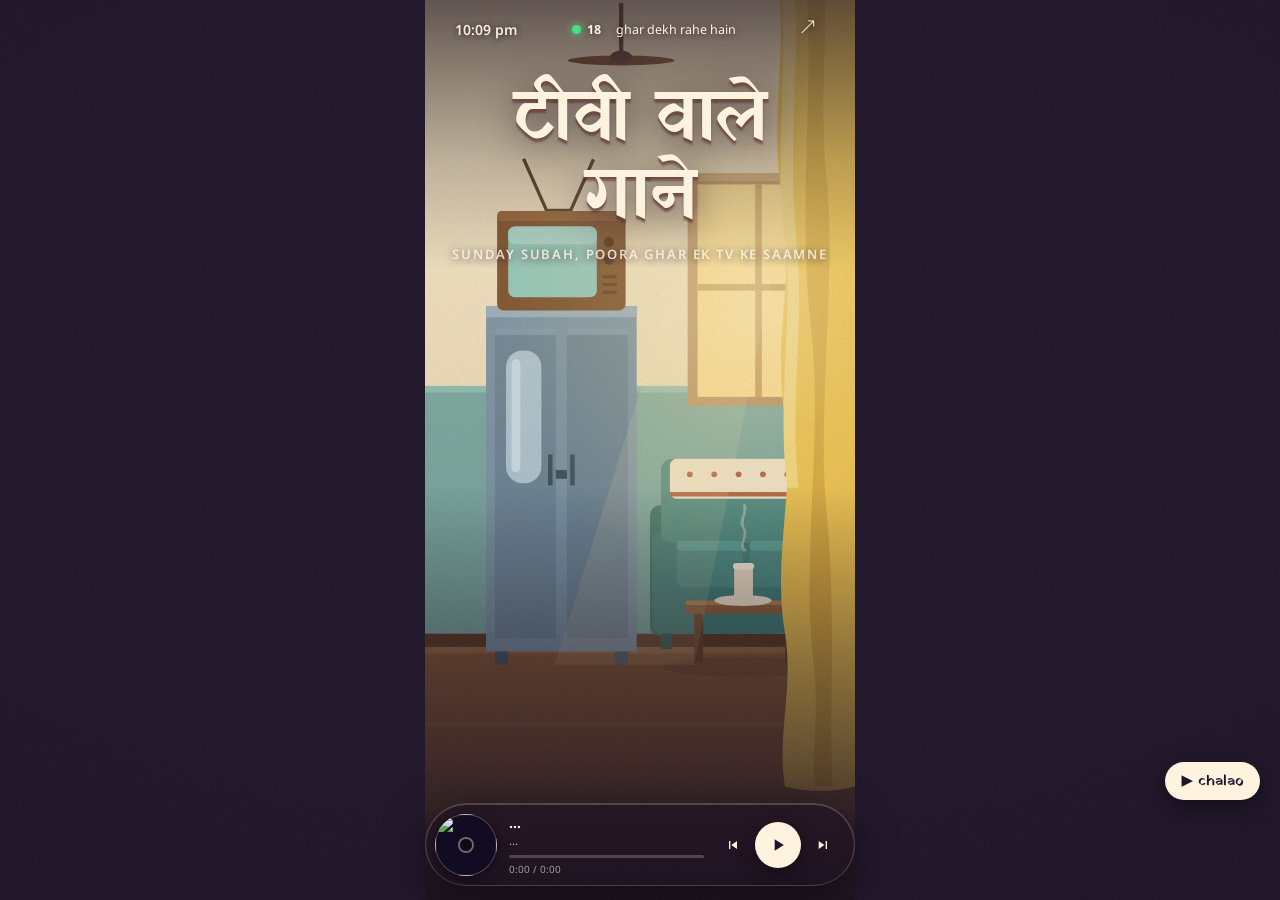
==== index.html @ 5858ed49 "Wiom Music v1: 30 channels, audio-only saloon-style player Co-Authored-By: Claude Fable 5 <noreply@a" ====
<!DOCTYPE html>
<html lang="hi">
<head>
<meta charset="utf-8">
<meta name="viewport" content="width=device-width, initial-scale=1, viewport-fit=cover">
<title>Wiom Music — har jagah ka apna gaana</title>
<meta name="description" content="Swipe karo, jagah badlo, gaana chalta rahe. 30 vibe channels — TV wale gaane se lekar highway tak.">
<meta name="theme-color" content="#1D1428">
<link rel="preconnect" href="https://fonts.googleapis.com">
<link rel="preconnect" href="https://fonts.gstatic.com" crossorigin>
<link href="https://fonts.googleapis.com/css2?family=Yatra+One&family=Noto+Sans:ital,wght@0,400;0,600;0,700&display=swap" rel="stylesheet">
<link rel="stylesheet" href="styles.css">
</head>
<body>
<div id="feed" aria-label="Channels"></div>

<div class="fx-vignette"></div>
<div class="fx-grain"></div>

<header id="topbar">
  <div id="clock">–:–</div>
  <div class="presence"><span class="dot"></span><b id="presence-count">–</b>&nbsp;<span id="presence-noun">yahan hain</span></div>
  <button id="share-btn" aria-label="Share channel">↗</button>
</header>

<div id="toast" class="hidden"></div>

<div id="yt-dock" aria-hidden="true"><div id="yt-holder"><div id="yt"></div></div></div>

<div id="pill">
  <div id="disc-wrap"><img id="disc" src="" alt=""><span id="disc-pin"></span></div>
  <div id="np">
    <p id="np-title">…</p>
    <p id="np-sub">…</p>
    <div id="bar"><div id="bar-fill"></div></div>
    <p id="np-time"><span id="t-cur">0:00</span> / <span id="t-tot">0:00</span></p>
  </div>
  <div id="controls">
    <button id="prev" aria-label="Pichla"><svg width="16" height="16" viewBox="0 0 24 24" fill="currentColor"><path d="M6 6h2v12H6zm3.5 6l8.5 6V6z"/></svg></button>
    <button id="pp" aria-label="Play/Pause"><svg id="ic-play" width="20" height="20" viewBox="0 0 24 24" fill="currentColor"><path d="M8 5v14l11-7z"/></svg><svg id="ic-pause" width="20" height="20" viewBox="0 0 24 24" fill="currentColor" class="hidden"><path d="M6 5h4v14H6zm8 0h4v14h-4z"/></svg></button>
    <button id="next" aria-label="Agla"><svg width="16" height="16" viewBox="0 0 24 24" fill="currentColor"><path d="M16 6h2v12h-2zm-2 6L5.5 6v12z"/></svg></button>
  </div>
</div>

<div id="coach-play" class="coach hidden">▶ chalao</div>
<div id="coach-swipe" class="coach hidden">⬆ swipe — nayi jagah, naya vibe</div>

<a id="wiom-cta" href="https://wiom.tv" target="_blank" rel="noopener">Wiom TV pe 250+ channels FREE →</a>

<script src="app.js"></script>
</body>
</html>
---- styles.css ----
:root {
  --plum: #1D1428;
  --cream: #FFF3E0;
  --brand: #D9008D;
  --glass: rgba(24, 16, 34, 0.52);
  --glass-line: rgba(255, 243, 224, 0.2);
}
* { margin: 0; padding: 0; box-sizing: border-box; -webkit-tap-highlight-color: transparent; }
html, body { height: 100%; background: var(--plum); overscroll-behavior: none; }
body { font-family: "Noto Sans", system-ui, sans-serif; color: var(--cream); }
.hidden { display: none !important; }

/* ---- feed ---- */
#feed { height: 100dvh; overflow-y: scroll; scroll-snap-type: y mandatory; scrollbar-width: none; }
#feed::-webkit-scrollbar { display: none; }
.channel { position: relative; height: 100dvh; scroll-snap-align: start; scroll-snap-stop: always; overflow: hidden; }
.channel img.scene { position: absolute; inset: 0; width: 100%; height: 100%; object-fit: cover; }

/* daypart color scrims — atmosphere layer 1 */
.channel::after {
  content: ""; position: absolute; inset: 0; pointer-events: none; mix-blend-mode: soft-light;
}
body[data-daypart="dawn"] .channel.active::after { background: linear-gradient(180deg, #FFD9A0 0%, transparent 55%, #6B4E9E 100%); opacity: .5; }
body[data-daypart="morning"] .channel.active::after { background: linear-gradient(180deg, #FFE9B8 0%, transparent 60%); opacity: .45; }
body[data-daypart="day"] .channel.active::after { background: linear-gradient(180deg, #FFF3D6 0%, transparent 50%); opacity: .3; }
body[data-daypart="dusk"] .channel.active::after { background: linear-gradient(180deg, #FF9E5E 0%, transparent 50%, #46246E 100%); opacity: .5; }
body[data-daypart="evening"] .channel.active::after { background: linear-gradient(180deg, #FFB871 0%, transparent 55%, #3A1F5C 100%); opacity: .5; }
body[data-daypart="night"] .channel.active::after,
body[data-daypart="any"] .channel.active::after { background: linear-gradient(180deg, #241A4A 0%, transparent 55%, #120C22 100%); opacity: .55; }

.channel .scrim-top { position: absolute; left: 0; right: 0; top: 0; height: 30vh; pointer-events: none;
  background: linear-gradient(rgba(18,11,28,.78), rgba(18,11,28,.25) 60%, transparent); }
.channel .scrim-bottom { position: absolute; left: 0; right: 0; bottom: 0; height: 46vh; pointer-events: none;
  background: linear-gradient(transparent, rgba(18,11,28,.45) 45%, rgba(18,11,28,.92)); }

/* lockup — hand-painted signboard */
.channel .lockup { position: absolute; top: 9vh; left: 0; right: 0; text-align: center; padding: 0 20px; pointer-events: none; }
.channel .lockup h1 {
  font-family: "Yatra One", system-ui; font-weight: 400;
  font-size: clamp(44px, 15vw, 72px); line-height: 1.08;
  color: var(--cream);
  text-shadow: 0 2px 0 rgba(120, 40, 20, .55), 0 4px 2px rgba(29,20,40,.5), 0 10px 34px rgba(29,20,40,.75);
}
.channel .lockup p {
  margin-top: 8px; font-size: 13px; font-weight: 600;
  letter-spacing: .14em; text-transform: uppercase; opacity: .82;
  text-shadow: 0 1px 8px rgba(29,20,40,.9);
}

/* ---- global atmosphere: vignette + animated grain ---- */
.fx-vignette { position: fixed; inset: 0; z-index: 5; pointer-events: none;
  background: radial-gradient(120% 90% at 50% 42%, transparent 55%, rgba(18,11,28,.42) 100%); }
.fx-grain { position: fixed; inset: -100%; z-index: 6; pointer-events: none; opacity: .11;
  background-image: url("data:image/svg+xml,%3Csvg xmlns='http://www.w3.org/2000/svg' width='240' height='240'%3E%3Cfilter id='n'%3E%3CfeTurbulence type='fractalNoise' baseFrequency='0.85' numOctaves='2' stitchTiles='stitch'/%3E%3C/filter%3E%3Crect width='240' height='240' filter='url(%23n)' opacity='0.6'/%3E%3C/svg%3E");
  animation: grain 7s steps(10) infinite; }
@keyframes grain {
  0%,100% { transform: translate(0,0); } 10% { transform: translate(-3%,2%); } 20% { transform: translate(2%,-4%); }
  30% { transform: translate(-4%,-2%); } 40% { transform: translate(3%,3%); } 50% { transform: translate(-2%,4%); }
  60% { transform: translate(4%,-3%); } 70% { transform: translate(-3%,-4%); } 80% { transform: translate(2%,2%); } 90% { transform: translate(-4%,3%); }
}

/* ---- top bar ---- */
#topbar { position: fixed; top: 0; left: 0; right: 0; z-index: 20; display: flex; align-items: center; justify-content: space-between;
  padding: calc(12px + env(safe-area-inset-top)) 18px 10px; pointer-events: none; }
#topbar > * { pointer-events: auto; }
#clock { font-size: 14px; font-weight: 600; font-variant-numeric: tabular-nums;
  text-shadow: 0 1px 6px rgba(18,11,28,.8); opacity: .95; }
.presence { display: flex; align-items: center; gap: 6px; font-size: 12.5px; padding: 6px 13px; border-radius: 999px;
  color: var(--cream); text-shadow: 0 1px 6px rgba(18,11,28,.6); }
.presence .dot { width: 9px; height: 9px; border-radius: 50%; background: #4ADE80; box-shadow: 0 0 9px rgba(74,222,128,.95); animation: pulse 2.2s infinite; }
.presence b { font-variant-numeric: tabular-nums; }
@keyframes pulse { 50% { opacity: .45; } }
#share-btn { width: 34px; height: 34px; border-radius: 50%; border: 0; background: transparent; color: var(--cream);
  font-size: 17px; cursor: pointer; text-shadow: 0 1px 6px rgba(18,11,28,.8); }

/* ---- arrival toast ---- */
#toast { position: fixed; z-index: 25; left: 16px; bottom: calc(118px + env(safe-area-inset-bottom));
  font-size: 12.5px; font-weight: 600; padding: 7px 14px; border-radius: 999px;
  background: var(--glass); border: 1px solid var(--glass-line);
  backdrop-filter: blur(16px); -webkit-backdrop-filter: blur(16px);
  animation: toastin .35s ease-out; }
@keyframes toastin { from { transform: translateY(8px); opacity: 0; } }

/* ---- offscreen audio dock (saloon.wtf pattern: 1px, inert) ---- */
#yt-dock { position: fixed; z-index: 1; right: 8px; bottom: calc(96px + env(safe-area-inset-bottom));
  width: 1px; height: 1px; overflow: hidden; opacity: 0.01; pointer-events: none; }
#yt-holder { width: 320px; height: 180px; }
#yt, #yt-holder iframe { width: 100%; height: 100%; border: 0; }

/* ---- pill player (the saloon.wtf pill) ---- */
#pill { position: fixed; z-index: 20; left: 12px; right: 12px; bottom: calc(14px + env(safe-area-inset-bottom));
  display: flex; align-items: center; gap: 12px; padding: 9px 14px 9px 9px; border-radius: 999px;
  background: var(--glass); border: 1px solid var(--glass-line);
  backdrop-filter: blur(24px) saturate(1.5); -webkit-backdrop-filter: blur(24px) saturate(1.5);
  box-shadow: 0 10px 42px rgba(0,0,0,.5), inset 0 1px 0 rgba(255,243,224,.22); }
#disc-wrap { position: relative; width: 62px; height: 62px; flex: none; }
#disc { width: 100%; height: 100%; border-radius: 50%; object-fit: cover;
  box-shadow: 0 3px 14px rgba(0,0,0,.5), inset 0 0 0 1px rgba(255,243,224,.25);
  animation: spin 9s linear infinite; animation-play-state: paused; background: #120C22; }
body.playing #disc { animation-play-state: running; }
#disc-pin { position: absolute; inset: 0; margin: auto; width: 12px; height: 12px; border-radius: 50%;
  background: rgba(13,9,19,.85); box-shadow: 0 0 0 2px rgba(255,243,224,.4); }
@keyframes spin { to { transform: rotate(360deg); } }
#np { flex: 1; min-width: 0; cursor: pointer; }
#np-title { font-size: 14px; font-weight: 700; white-space: nowrap; overflow: hidden; text-overflow: ellipsis; }
#np-sub { font-size: 11.5px; opacity: .68; white-space: nowrap; overflow: hidden; text-overflow: ellipsis; margin-top: 1px; }
#bar { position: relative; height: 3px; border-radius: 2px; background: rgba(255,243,224,.22); margin-top: 7px; overflow: hidden; }
#bar-fill { position: absolute; inset: 0 auto 0 0; width: 0%; border-radius: 2px; background: var(--cream); opacity: .92; }
#np-time { font-size: 10px; opacity: .6; font-variant-numeric: tabular-nums; margin-top: 4px; }
#controls { display: flex; align-items: center; gap: 5px; flex: none; }
#controls button { border: 0; cursor: pointer; display: grid; place-items: center; color: var(--cream);
  background: transparent; width: 34px; height: 34px; border-radius: 50%; transition: transform .12s; }
#controls button:active { transform: scale(.9); }
#pp { width: 46px !important; height: 46px !important; background: var(--cream) !important; color: var(--plum) !important;
  box-shadow: 0 5px 18px rgba(0,0,0,.4); }

/* ---- coach marks ---- */
.coach { position: fixed; z-index: 30; pointer-events: none;
  font-family: "Yatra One", system-ui; font-size: 15px;
  background: var(--cream); color: var(--plum); padding: 8px 16px; border-radius: 999px;
  box-shadow: 0 6px 24px rgba(0,0,0,.45); animation: bob 1.6s ease-in-out infinite; transition: opacity .4s; }
#coach-play { right: 20px; bottom: calc(100px + env(safe-area-inset-bottom)); }
#coach-swipe { right: 16px; top: 42%; }
@keyframes bob { 50% { margin-bottom: 8px; } }

/* ---- wiom cta ---- */
#wiom-cta { position: fixed; z-index: 15; left: 16px; bottom: calc(96px + env(safe-area-inset-bottom));
  font-size: 11px; font-weight: 600; color: var(--cream); text-decoration: none;
  background: rgba(217,0,141,.3); border: 1px solid rgba(217,0,141,.55); padding: 5px 11px; border-radius: 999px;
  backdrop-filter: blur(10px); -webkit-backdrop-filter: blur(10px); opacity: 0; transition: opacity .5s; }
#wiom-cta.show { opacity: 1; }

@media (min-width: 700px) {
  #feed { max-width: 430px; margin: 0 auto; }
  #topbar, #pill { max-width: 430px; left: 50%; transform: translateX(-50%); right: auto; width: calc(100% - 24px); }
  #topbar { width: 100%; padding-left: 30px; padding-right: 30px; }
  #tv { right: calc(50% - 203px); }
}
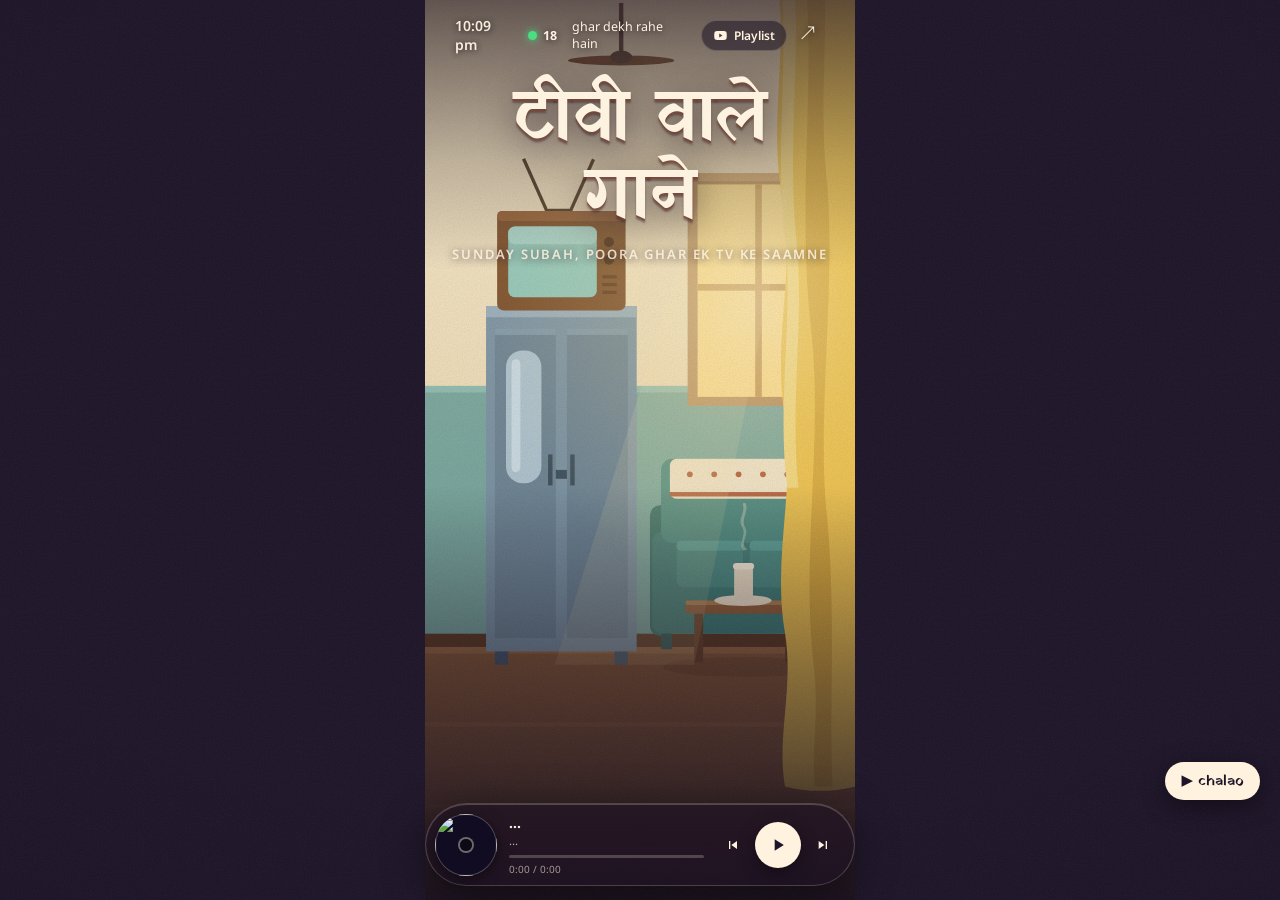
==== commit bf21d500: "Add per-channel YouTube playlist pill (watch_videos) Co-Authored-By: Claude Fable 5 <noreply@anthrop" ====
--- a/index.html
+++ b/index.html
@@ -20,7 +20,13 @@
 <header id="topbar">
   <div id="clock">–:–</div>
   <div class="presence"><span class="dot"></span><b id="presence-count">–</b>&nbsp;<span id="presence-noun">yahan hain</span></div>
-  <button id="share-btn" aria-label="Share channel">↗</button>
+  <div id="top-actions">
+    <a id="yt-pill" href="#" target="_blank" rel="noopener noreferrer" aria-label="YouTube playlist kholo">
+      <svg width="15" height="15" viewBox="0 0 24 24" fill="currentColor"><path d="M21.6 7.2a2.8 2.8 0 0 0-1.97-1.98C17.9 4.75 12 4.75 12 4.75s-5.9 0-7.63.47A2.8 2.8 0 0 0 2.4 7.2 29.3 29.3 0 0 0 1.93 12c0 1.62.16 3.23.47 4.8a2.8 2.8 0 0 0 1.97 1.98c1.73.47 7.63.47 7.63.47s5.9 0 7.63-.47a2.8 2.8 0 0 0 1.97-1.98c.31-1.57.47-3.18.47-4.8s-.16-3.23-.47-4.8zM9.95 15.02V8.98L15.2 12l-5.25 3.02z"/></svg>
+      <span>Playlist</span>
+    </a>
+    <button id="share-btn" aria-label="Share channel">↗</button>
+  </div>
 </header>
 
 <div id="toast" class="hidden"></div>
--- a/styles.css
+++ b/styles.css
@@ -70,6 +70,11 @@
 .presence .dot { width: 9px; height: 9px; border-radius: 50%; background: #4ADE80; box-shadow: 0 0 9px rgba(74,222,128,.95); animation: pulse 2.2s infinite; }
 .presence b { font-variant-numeric: tabular-nums; }
 @keyframes pulse { 50% { opacity: .45; } }
+#top-actions { display: flex; align-items: center; gap: 4px; }
+#yt-pill { display: flex; align-items: center; gap: 6px; color: var(--cream); text-decoration: none;
+  font-size: 12px; font-weight: 600; padding: 6px 11px; border-radius: 999px;
+  background: var(--glass); border: 1px solid var(--glass-line);
+  backdrop-filter: blur(14px); -webkit-backdrop-filter: blur(14px); }
 #share-btn { width: 34px; height: 34px; border-radius: 50%; border: 0; background: transparent; color: var(--cream);
   font-size: 17px; cursor: pointer; text-shadow: 0 1px 6px rgba(18,11,28,.8); }
 
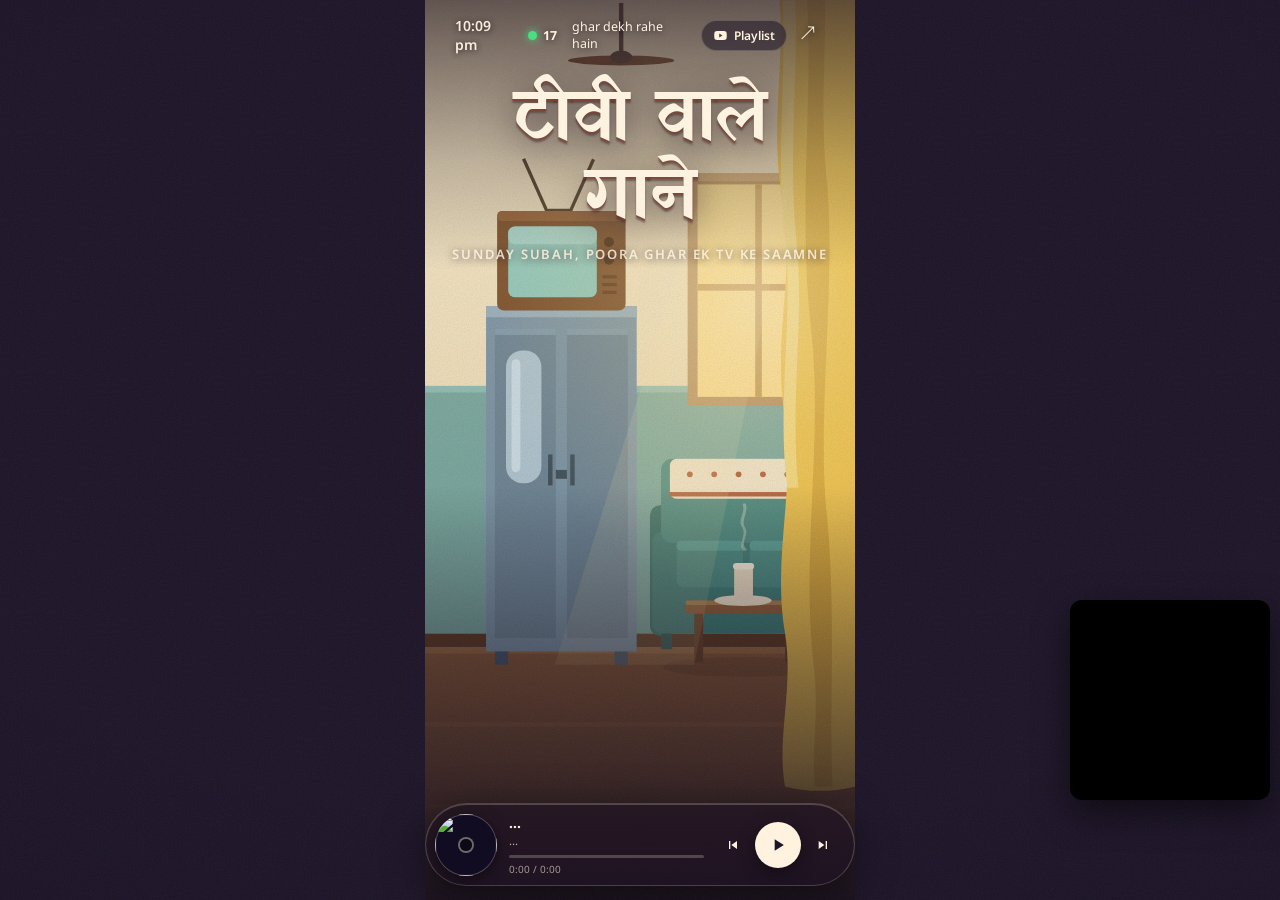
==== commit ad7b0012: "Muted autoplay on entry, horizontal-swipe song skip, bare 200x200 embed Co-Authored-By: Claude Fable" ====
--- a/index.html
+++ b/index.html
@@ -48,7 +48,7 @@
   </div>
 </div>
 
-<div id="coach-play" class="coach hidden">▶ chalao</div>
+<button id="unmute" class="hidden">🔇 sound on karo</button>
 <div id="coach-swipe" class="coach hidden">⬆ swipe — nayi jagah, naya vibe</div>
 
 <a id="wiom-cta" href="https://wiom.tv" target="_blank" rel="noopener">Wiom TV pe 250+ channels FREE →</a>
--- a/styles.css
+++ b/styles.css
@@ -86,11 +86,17 @@
   animation: toastin .35s ease-out; }
 @keyframes toastin { from { transform: translateY(8px); opacity: 0; } }
 
-/* ---- offscreen audio dock (saloon.wtf pattern: 1px, inert) ---- */
-#yt-dock { position: fixed; z-index: 1; right: 8px; bottom: calc(96px + env(safe-area-inset-bottom));
-  width: 1px; height: 1px; overflow: hidden; opacity: 0.01; pointer-events: none; }
-#yt-holder { width: 320px; height: 180px; }
-#yt, #yt-holder iframe { width: 100%; height: 100%; border: 0; }
+/* ---- minimal bare embed: 200x200 = YouTube's documented visibility floor ---- */
+#yt-dock { position: fixed; z-index: 18; right: 10px; bottom: calc(100px + env(safe-area-inset-bottom));
+  width: 200px; height: 200px; border-radius: 12px; overflow: hidden;
+  background: #000; box-shadow: 0 12px 34px rgba(0,0,0,.55); }
+#yt-holder, #yt, #yt-holder iframe { width: 100%; height: 100%; border: 0; }
+
+#unmute { position: fixed; z-index: 26; left: 50%; transform: translateX(-50%);
+  bottom: calc(320px + env(safe-area-inset-bottom));
+  font-family: "Yatra One", system-ui; font-size: 15px; border: 0; cursor: pointer;
+  background: var(--cream); color: var(--plum); padding: 9px 18px; border-radius: 999px;
+  box-shadow: 0 8px 28px rgba(0,0,0,.5); animation: bob 1.6s ease-in-out infinite; }
 
 /* ---- pill player (the saloon.wtf pill) ---- */
 #pill { position: fixed; z-index: 20; left: 12px; right: 12px; bottom: calc(14px + env(safe-area-inset-bottom));
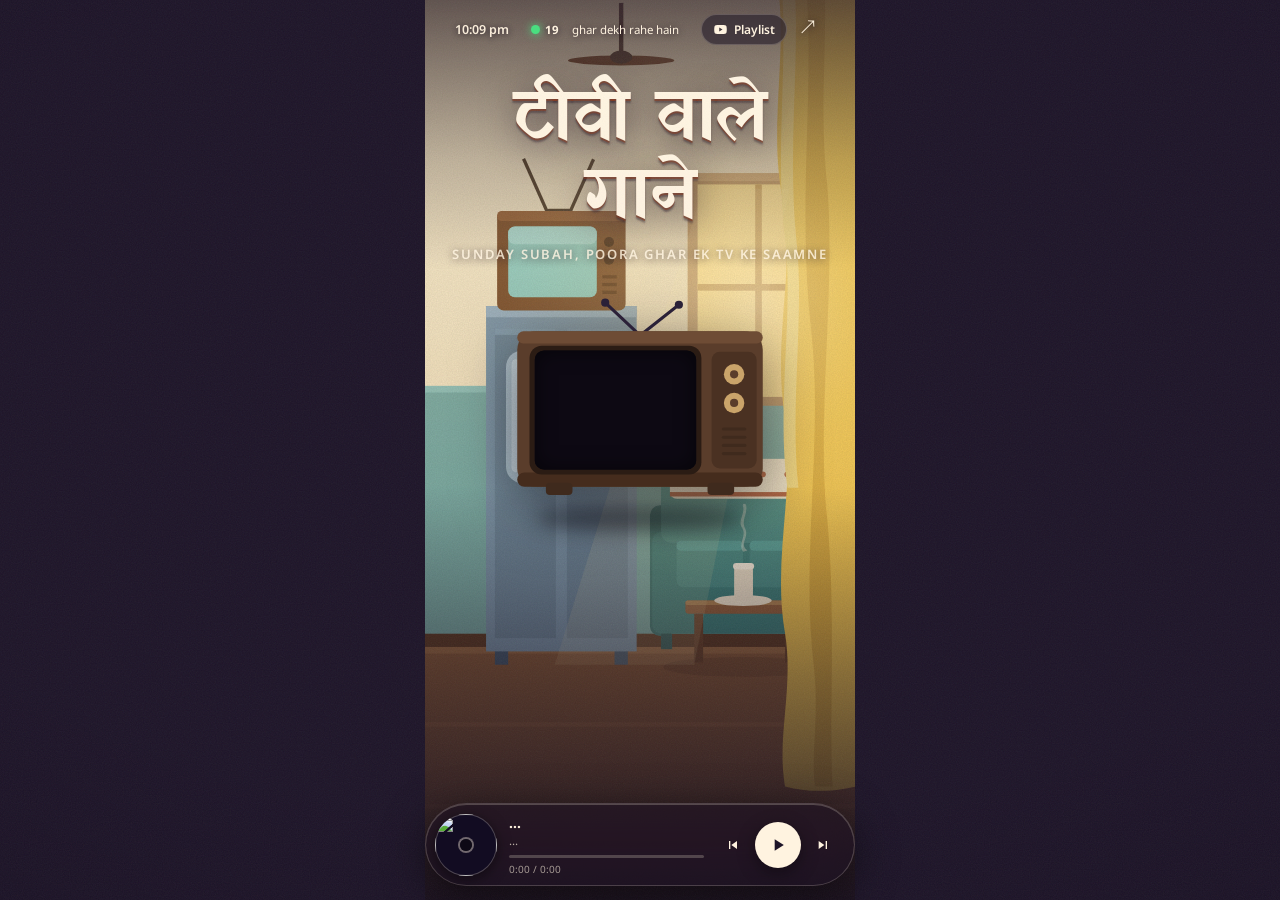
==== commit 782ba75f: "Center in-scene CRT TV per channel with video embedded in the screen Co-Authored-By: Claude Fable 5 " ====
--- a/index.html
+++ b/index.html
@@ -31,7 +31,34 @@
 
 <div id="toast" class="hidden"></div>
 
-<div id="yt-dock" aria-hidden="true"><div id="yt-holder"><div id="yt"></div></div></div>
+<div id="tvset" aria-hidden="true">
+  <div id="tv-shadow"></div>
+  <svg id="tv-cabinet" viewBox="0 0 260 220" xmlns="http://www.w3.org/2000/svg">
+    <!-- antenna -->
+    <g stroke="#2b2138" stroke-width="3" stroke-linecap="round">
+      <line x1="130" y1="42" x2="96" y2="10"/>
+      <line x1="130" y1="42" x2="168" y2="12"/>
+    </g>
+    <circle cx="96" cy="10" r="4" fill="#2b2138"/><circle cx="168" cy="12" r="4" fill="#2b2138"/>
+    <!-- cabinet -->
+    <rect x="10" y="38" width="240" height="152" rx="18" fill="#5a3d2b"/>
+    <rect x="10" y="38" width="240" height="12" rx="6" fill="#6e4c35"/>
+    <rect x="10" y="176" width="240" height="14" rx="7" fill="#452c1d"/>
+    <!-- feet -->
+    <rect x="38" y="186" width="26" height="12" rx="4" fill="#3f2a1d"/>
+    <rect x="196" y="186" width="26" height="12" rx="4" fill="#3f2a1d"/>
+    <!-- screen bezel -->
+    <rect x="22" y="52" width="168" height="126" rx="12" fill="#2b1c14"/>
+    <rect x="27" y="57" width="158" height="116" rx="9" fill="#0d0913"/>
+    <!-- right control panel -->
+    <rect x="200" y="58" width="44" height="114" rx="8" fill="#4a3122"/>
+    <circle cx="222" cy="80" r="10" fill="#caa46a"/><circle cx="222" cy="80" r="4" fill="#5a3d2b"/>
+    <circle cx="222" cy="108" r="10" fill="#caa46a"/><circle cx="222" cy="108" r="4" fill="#5a3d2b"/>
+    <g fill="#3f2a1d"><rect x="210" y="132" width="24" height="3" rx="1.5"/><rect x="210" y="140" width="24" height="3" rx="1.5"/><rect x="210" y="148" width="24" height="3" rx="1.5"/><rect x="210" y="156" width="24" height="3" rx="1.5"/></g>
+  </svg>
+  <div id="yt-screen"><div id="yt-holder"><div id="yt"></div></div></div>
+  <div id="tv-glass"></div>
+</div>
 
 <div id="pill">
   <div id="disc-wrap"><img id="disc" src="" alt=""><span id="disc-pin"></span></div>
--- a/styles.css
+++ b/styles.css
@@ -63,9 +63,9 @@
 #topbar { position: fixed; top: 0; left: 0; right: 0; z-index: 20; display: flex; align-items: center; justify-content: space-between;
   padding: calc(12px + env(safe-area-inset-top)) 18px 10px; pointer-events: none; }
 #topbar > * { pointer-events: auto; }
-#clock { font-size: 14px; font-weight: 600; font-variant-numeric: tabular-nums;
+#clock { white-space: nowrap; font-size: 12.5px; font-weight: 600; font-variant-numeric: tabular-nums;
   text-shadow: 0 1px 6px rgba(18,11,28,.8); opacity: .95; }
-.presence { display: flex; align-items: center; gap: 6px; font-size: 12.5px; padding: 6px 13px; border-radius: 999px;
+.presence { display: flex; align-items: center; gap: 5px; font-size: 11.5px; white-space: nowrap; padding: 6px 13px; border-radius: 999px;
   color: var(--cream); text-shadow: 0 1px 6px rgba(18,11,28,.6); }
 .presence .dot { width: 9px; height: 9px; border-radius: 50%; background: #4ADE80; box-shadow: 0 0 9px rgba(74,222,128,.95); animation: pulse 2.2s infinite; }
 .presence b { font-variant-numeric: tabular-nums; }
@@ -86,11 +86,26 @@
   animation: toastin .35s ease-out; }
 @keyframes toastin { from { transform: translateY(8px); opacity: 0; } }
 
-/* ---- minimal bare embed: 200x200 = YouTube's documented visibility floor ---- */
-#yt-dock { position: fixed; z-index: 18; right: 10px; bottom: calc(100px + env(safe-area-inset-bottom));
-  width: 200px; height: 200px; border-radius: 12px; overflow: hidden;
-  background: #000; box-shadow: 0 12px 34px rgba(0,0,0,.55); }
-#yt-holder, #yt, #yt-holder iframe { width: 100%; height: 100%; border: 0; }
+/* ---- in-scene CRT: centered, video embedded in the screen, chrome cropped ---- */
+#tvset { position: fixed; z-index: 12; left: 50%; top: 45%; transform: translate(-50%, -50%);
+  width: min(72vw, 266px); pointer-events: none; }
+#tv-cabinet { display: block; width: 100%; height: auto;
+  filter: drop-shadow(0 16px 30px rgba(13, 9, 19, .55)); }
+#tv-shadow { position: absolute; left: 50%; bottom: -14px; transform: translateX(-50%);
+  width: 78%; height: 26px; border-radius: 50%; background: rgba(13, 9, 19, .45); filter: blur(9px); }
+/* screen window — matches the bezel hole (27,57 158x116 in a 260x220 viewBox) */
+#yt-screen { position: absolute; left: 10.38%; top: 25.9%; width: 60.77%; height: 52.7%;
+  border-radius: 9px; overflow: hidden; background: #0d0913; }
+/* video scaled to fill the 4:3 screen from 16:9 and crop YouTube's chrome */
+#yt-holder { position: absolute; top: 50%; left: 50%; height: 148%; aspect-ratio: 16 / 9;
+  transform: translate(-50%, -50%); }
+#yt, #yt-holder iframe { width: 100%; height: 100%; border: 0; pointer-events: none; }
+/* subtle CRT curvature/glare over the video */
+#tv-glass { position: absolute; left: 10.38%; top: 25.9%; width: 60.77%; height: 52.7%;
+  border-radius: 9px; pointer-events: none;
+  background: radial-gradient(120% 90% at 50% 8%, rgba(255,243,224,.14), transparent 45%),
+    inset 0 0 22px rgba(0,0,0,.5);
+  box-shadow: inset 0 0 20px rgba(0,0,0,.55); }
 
 #unmute { position: fixed; z-index: 26; left: 50%; transform: translateX(-50%);
   bottom: calc(320px + env(safe-area-inset-bottom));
@@ -125,6 +140,11 @@
 #pp { width: 46px !important; height: 46px !important; background: var(--cream) !important; color: var(--plum) !important;
   box-shadow: 0 5px 18px rgba(0,0,0,.4); }
 
+.tap-ripple { position: fixed; z-index: 30; width: 18px; height: 18px; border-radius: 50%;
+  border: 2px solid var(--cream); transform: translate(-50%, -50%); pointer-events: none;
+  animation: rippleout .5s ease-out forwards; }
+@keyframes rippleout { from { opacity: .9; scale: .5; } to { opacity: 0; scale: 2.8; } }
+
 /* ---- coach marks ---- */
 .coach { position: fixed; z-index: 30; pointer-events: none;
   font-family: "Yatra One", system-ui; font-size: 15px;
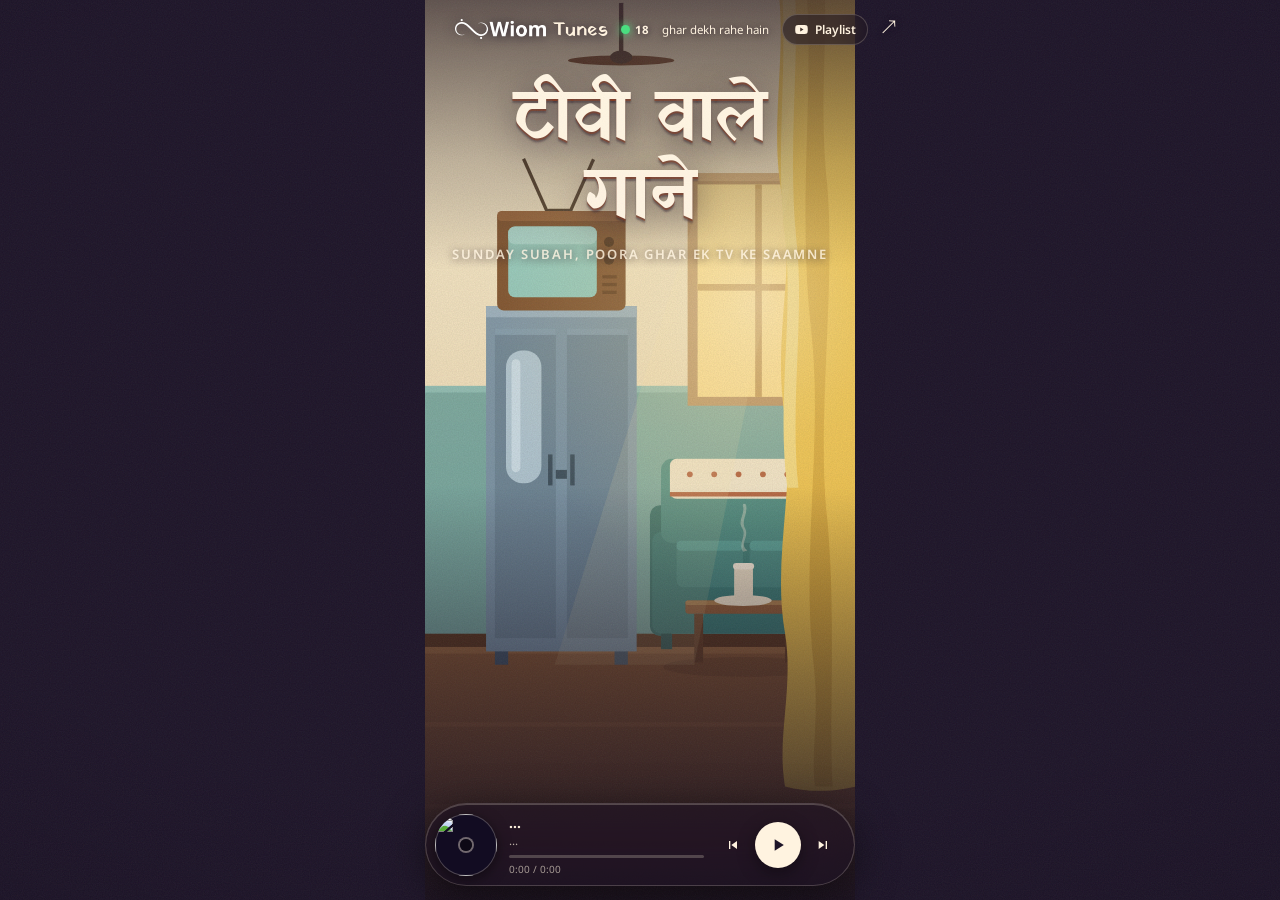
==== commit b86e353f: "Rebrand to Wiom Tunes: Wiom logo + Tunes wordmark in top bar Co-Authored-By: Claude Fable 5 <noreply" ====
--- a/index.html
+++ b/index.html
@@ -3,8 +3,12 @@
 <head>
 <meta charset="utf-8">
 <meta name="viewport" content="width=device-width, initial-scale=1, viewport-fit=cover">
-<title>Wiom Music — har jagah ka apna gaana</title>
+<title>Wiom Tunes — har jagah ka apna gaana</title>
 <meta name="description" content="Swipe karo, jagah badlo, gaana chalta rahe. 30 vibe channels — TV wale gaane se lekar highway tak.">
+<meta property="og:title" content="Wiom Tunes — har jagah ka apna gaana">
+<meta property="og:description" content="30 vibe channels — TV wale gaane se lekar highway tak. Swipe karo, gaana chalta rahe.">
+<meta property="og:type" content="website">
+<meta name="twitter:card" content="summary_large_image">
 <meta name="theme-color" content="#1D1428">
 <link rel="preconnect" href="https://fonts.googleapis.com">
 <link rel="preconnect" href="https://fonts.gstatic.com" crossorigin>
@@ -18,7 +22,7 @@
 <div class="fx-grain"></div>
 
 <header id="topbar">
-  <div id="clock">–:–</div>
+  <div class="brand"><img class="brand-mark" src="wiom-logo-white.png" alt="Wiom"><span class="brand-tunes">Tunes</span></div>
   <div class="presence"><span class="dot"></span><b id="presence-count">–</b>&nbsp;<span id="presence-noun">yahan hain</span></div>
   <div id="top-actions">
     <a id="yt-pill" href="#" target="_blank" rel="noopener noreferrer" aria-label="YouTube playlist kholo">
--- a/styles.css
+++ b/styles.css
@@ -63,8 +63,11 @@
 #topbar { position: fixed; top: 0; left: 0; right: 0; z-index: 20; display: flex; align-items: center; justify-content: space-between;
   padding: calc(12px + env(safe-area-inset-top)) 18px 10px; pointer-events: none; }
 #topbar > * { pointer-events: auto; }
-#clock { white-space: nowrap; font-size: 12.5px; font-weight: 600; font-variant-numeric: tabular-nums;
-  text-shadow: 0 1px 6px rgba(18,11,28,.8); opacity: .95; }
+.brand { display: flex; align-items: center; gap: 7px;
+  filter: drop-shadow(0 1px 6px rgba(18,11,28,.85)); }
+.brand-mark { height: 20px; width: auto; display: block; }
+.brand-tunes { font-family: "Yatra One", system-ui; font-size: 19px; line-height: 1;
+  color: var(--cream); position: relative; top: 1px; }
 .presence { display: flex; align-items: center; gap: 5px; font-size: 11.5px; white-space: nowrap; padding: 6px 13px; border-radius: 999px;
   color: var(--cream); text-shadow: 0 1px 6px rgba(18,11,28,.6); }
 .presence .dot { width: 9px; height: 9px; border-radius: 50%; background: #4ADE80; box-shadow: 0 0 9px rgba(74,222,128,.95); animation: pulse 2.2s infinite; }
@@ -86,29 +89,16 @@
   animation: toastin .35s ease-out; }
 @keyframes toastin { from { transform: translateY(8px); opacity: 0; } }
 
-/* ---- in-scene CRT: centered, video embedded in the screen, chrome cropped ---- */
-#tvset { position: fixed; z-index: 12; left: 50%; top: 45%; transform: translate(-50%, -50%);
-  width: min(72vw, 266px); pointer-events: none; }
-#tv-cabinet { display: block; width: 100%; height: auto;
-  filter: drop-shadow(0 16px 30px rgba(13, 9, 19, .55)); }
-#tv-shadow { position: absolute; left: 50%; bottom: -14px; transform: translateX(-50%);
-  width: 78%; height: 26px; border-radius: 50%; background: rgba(13, 9, 19, .45); filter: blur(9px); }
-/* screen window — matches the bezel hole (27,57 158x116 in a 260x220 viewBox) */
-#yt-screen { position: absolute; left: 10.38%; top: 25.9%; width: 60.77%; height: 52.7%;
-  border-radius: 9px; overflow: hidden; background: #0d0913; }
-/* video scaled to fill the 4:3 screen from 16:9 and crop YouTube's chrome */
-#yt-holder { position: absolute; top: 50%; left: 50%; height: 148%; aspect-ratio: 16 / 9;
-  transform: translate(-50%, -50%); }
-#yt, #yt-holder iframe { width: 100%; height: 100%; border: 0; pointer-events: none; }
-/* subtle CRT curvature/glare over the video */
-#tv-glass { position: absolute; left: 10.38%; top: 25.9%; width: 60.77%; height: 52.7%;
-  border-radius: 9px; pointer-events: none;
-  background: radial-gradient(120% 90% at 50% 8%, rgba(255,243,224,.14), transparent 45%),
-    inset 0 0 22px rgba(0,0,0,.5);
-  box-shadow: inset 0 0 20px rgba(0,0,0,.55); }
+/* ---- audio-only: player docked offscreen, no visible video ---- */
+#tvset { position: fixed; z-index: 1; right: 6px; bottom: calc(90px + env(safe-area-inset-bottom));
+  width: 1px; height: 1px; overflow: hidden; opacity: 0.01; pointer-events: none; }
+#tv-cabinet, #tv-shadow, #tv-glass { display: none; }
+#yt-screen { position: absolute; inset: 0; }
+#yt-holder { width: 320px; height: 180px; }
+#yt, #yt-holder iframe { width: 100%; height: 100%; border: 0; }
 
 #unmute { position: fixed; z-index: 26; left: 50%; transform: translateX(-50%);
-  bottom: calc(320px + env(safe-area-inset-bottom));
+  bottom: calc(232px + env(safe-area-inset-bottom));
   font-family: "Yatra One", system-ui; font-size: 15px; border: 0; cursor: pointer;
   background: var(--cream); color: var(--plum); padding: 9px 18px; border-radius: 999px;
   box-shadow: 0 8px 28px rgba(0,0,0,.5); animation: bob 1.6s ease-in-out infinite; }
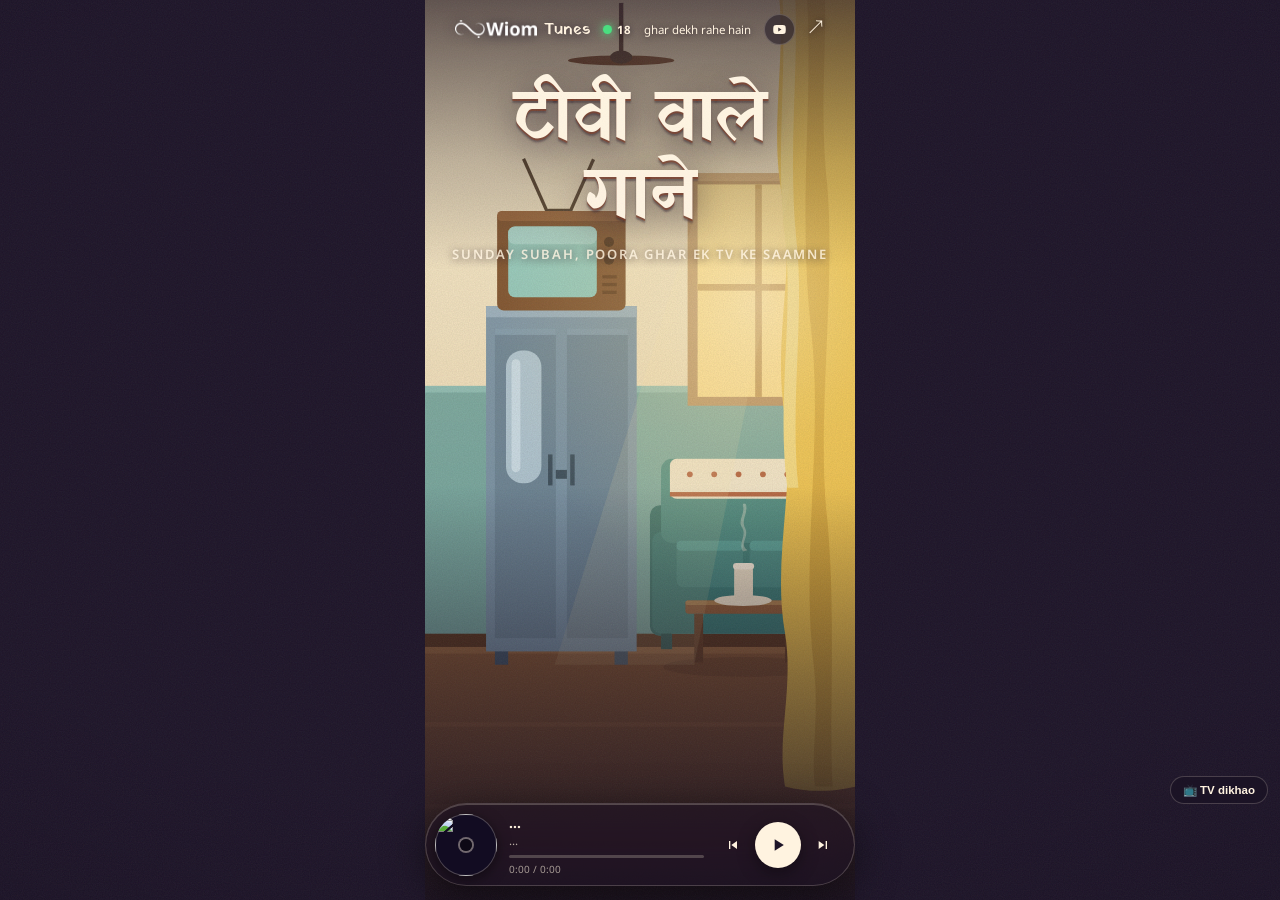
==== commit 2c3282d4: "Two versions: audio-only (default) + embedded-TV (?tv) with live toggle Co-Authored-By: Claude Fable" ====
--- a/index.html
+++ b/index.html
@@ -80,6 +80,7 @@
 </div>
 
 <button id="unmute" class="hidden">🔇 sound on karo</button>
+<button id="mode-toggle">📺 TV dikhao</button>
 <div id="coach-swipe" class="coach hidden">⬆ swipe — nayi jagah, naya vibe</div>
 
 <a id="wiom-cta" href="https://wiom.tv" target="_blank" rel="noopener">Wiom TV pe 250+ channels FREE →</a>
--- a/styles.css
+++ b/styles.css
@@ -65,8 +65,8 @@
 #topbar > * { pointer-events: auto; }
 .brand { display: flex; align-items: center; gap: 7px;
   filter: drop-shadow(0 1px 6px rgba(18,11,28,.85)); }
-.brand-mark { height: 20px; width: auto; display: block; }
-.brand-tunes { font-family: "Yatra One", system-ui; font-size: 19px; line-height: 1;
+.brand-mark { height: 18px; width: auto; display: block; }
+.brand-tunes { font-family: "Yatra One", system-ui; font-size: 16px; line-height: 1;
   color: var(--cream); position: relative; top: 1px; }
 .presence { display: flex; align-items: center; gap: 5px; font-size: 11.5px; white-space: nowrap; padding: 6px 13px; border-radius: 999px;
   color: var(--cream); text-shadow: 0 1px 6px rgba(18,11,28,.6); }
@@ -74,10 +74,11 @@
 .presence b { font-variant-numeric: tabular-nums; }
 @keyframes pulse { 50% { opacity: .45; } }
 #top-actions { display: flex; align-items: center; gap: 4px; }
-#yt-pill { display: flex; align-items: center; gap: 6px; color: var(--cream); text-decoration: none;
-  font-size: 12px; font-weight: 600; padding: 6px 11px; border-radius: 999px;
+#yt-pill { display: flex; align-items: center; color: var(--cream); text-decoration: none;
+  padding: 7px; border-radius: 999px;
   background: var(--glass); border: 1px solid var(--glass-line);
   backdrop-filter: blur(14px); -webkit-backdrop-filter: blur(14px); }
+#yt-pill span { display: none; }
 #share-btn { width: 34px; height: 34px; border-radius: 50%; border: 0; background: transparent; color: var(--cream);
   font-size: 17px; cursor: pointer; text-shadow: 0 1px 6px rgba(18,11,28,.8); }
 
@@ -89,13 +90,38 @@
   animation: toastin .35s ease-out; }
 @keyframes toastin { from { transform: translateY(8px); opacity: 0; } }
 
-/* ---- audio-only: player docked offscreen, no visible video ---- */
+/* ===== VERSION A (default): audio-only, player docked offscreen, no video ===== */
 #tvset { position: fixed; z-index: 1; right: 6px; bottom: calc(90px + env(safe-area-inset-bottom));
   width: 1px; height: 1px; overflow: hidden; opacity: 0.01; pointer-events: none; }
 #tv-cabinet, #tv-shadow, #tv-glass { display: none; }
 #yt-screen { position: absolute; inset: 0; }
 #yt-holder { width: 320px; height: 180px; }
 #yt, #yt-holder iframe { width: 100%; height: 100%; border: 0; }
+
+/* ===== VERSION B (body.tv-mode): centered in-scene CRT with embedded video ===== */
+body.tv-mode #tvset { z-index: 12; left: 50%; top: 42%; right: auto; bottom: auto;
+  transform: translate(-50%, -50%); width: min(72vw, 266px); height: auto;
+  overflow: visible; opacity: 1; }
+body.tv-mode[data-channel="tv-wale-gaane"] #tvset { top: 49%; }
+body.tv-mode #tv-cabinet { display: block; width: 100%; height: auto;
+  filter: drop-shadow(0 16px 30px rgba(13, 9, 19, .55)); }
+body.tv-mode #tv-shadow { display: block; position: absolute; left: 50%; bottom: -14px;
+  transform: translateX(-50%); width: 78%; height: 26px; border-radius: 50%;
+  background: rgba(13, 9, 19, .45); filter: blur(9px); }
+body.tv-mode #yt-screen { position: absolute; inset: auto; left: 10.38%; top: 25.9%;
+  width: 60.77%; height: 52.7%; border-radius: 9px; overflow: hidden; background: #0d0913; }
+body.tv-mode #yt-holder { position: absolute; top: 50%; left: 50%; width: auto; height: 168%;
+  aspect-ratio: 16 / 9; transform: translate(-50%, -50%); }
+body.tv-mode #tv-glass { display: block; position: absolute; left: 10.38%; top: 25.9%;
+  width: 60.77%; height: 52.7%; border-radius: 9px; pointer-events: none;
+  background: radial-gradient(120% 90% at 50% 8%, rgba(255,243,224,.14), transparent 45%);
+  box-shadow: inset 0 0 20px rgba(0,0,0,.55); }
+
+/* ---- mode toggle chip ---- */
+#mode-toggle { position: fixed; z-index: 22; right: 12px; bottom: calc(96px + env(safe-area-inset-bottom));
+  font-size: 11.5px; font-weight: 600; color: var(--cream); cursor: pointer;
+  background: var(--glass); border: 1px solid var(--glass-line); padding: 6px 12px; border-radius: 999px;
+  backdrop-filter: blur(12px); -webkit-backdrop-filter: blur(12px); }
 
 #unmute { position: fixed; z-index: 26; left: 50%; transform: translateX(-50%);
   bottom: calc(232px + env(safe-area-inset-bottom));
